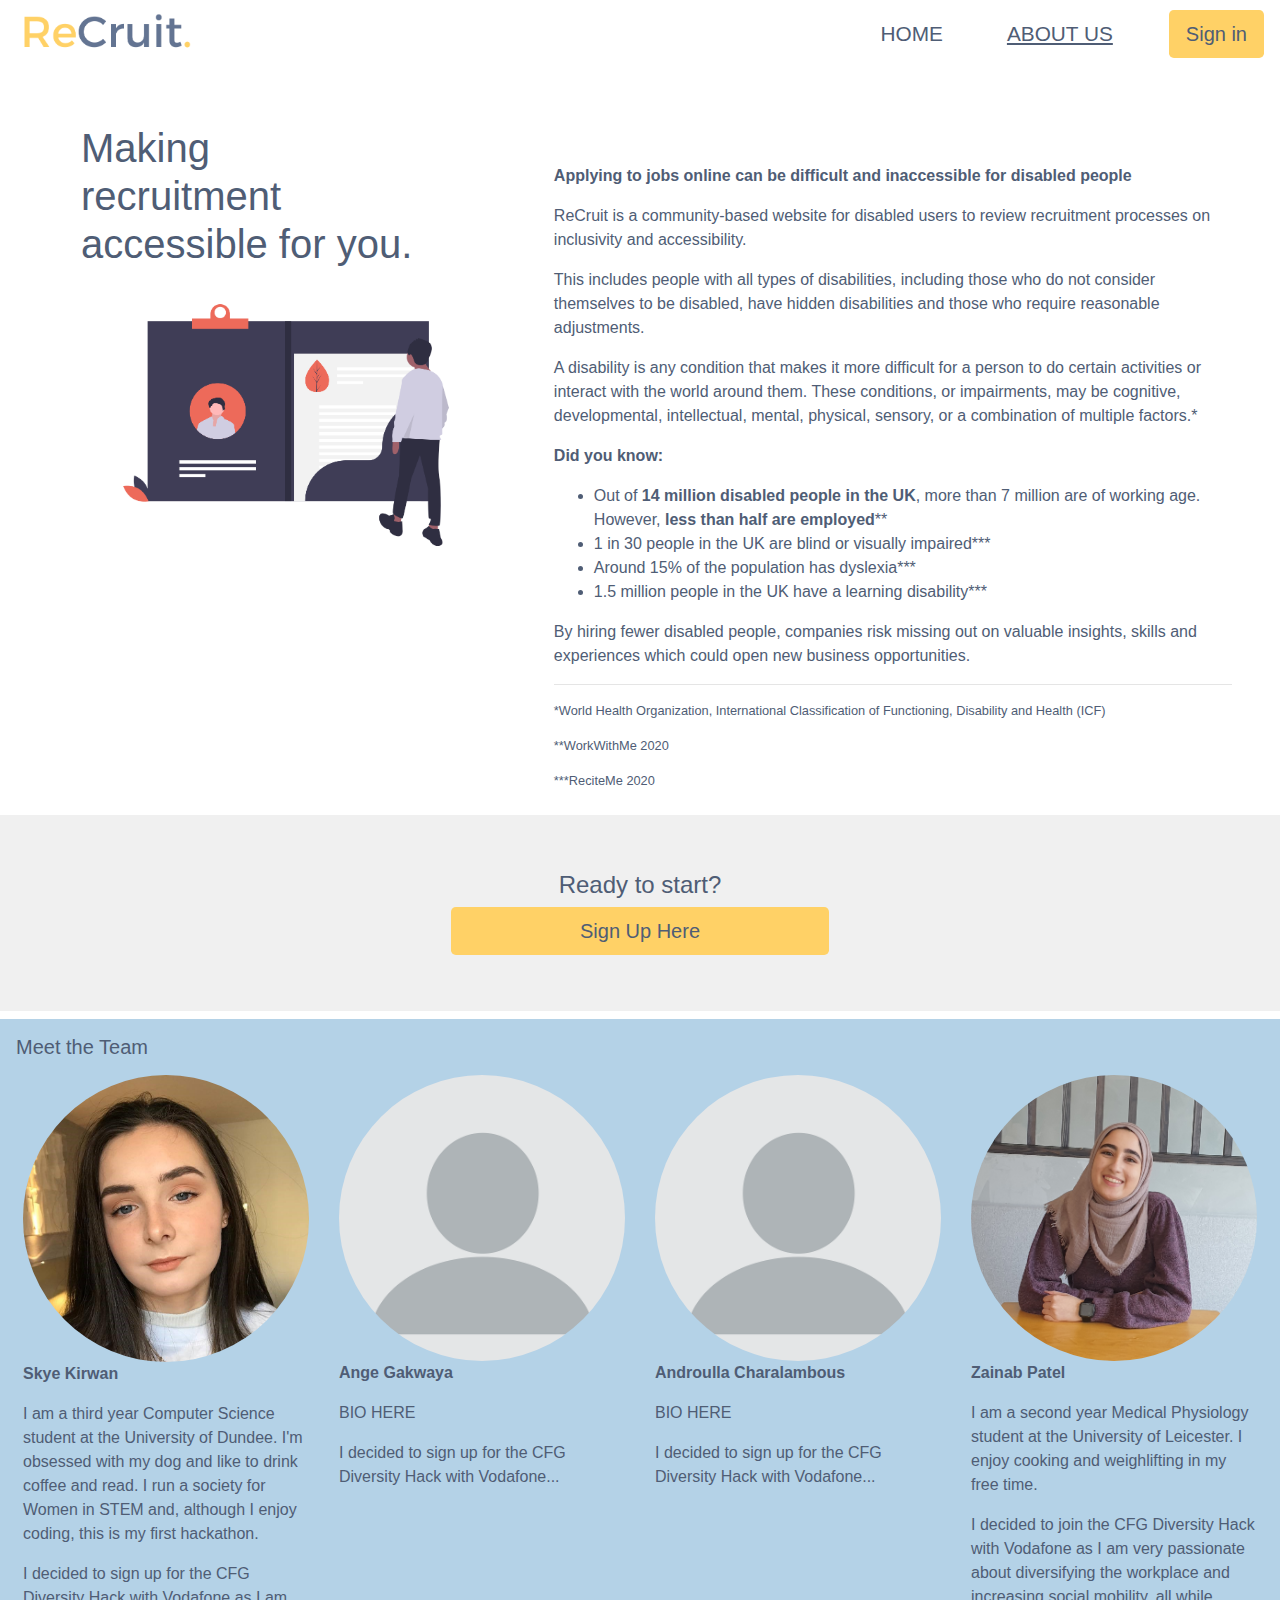
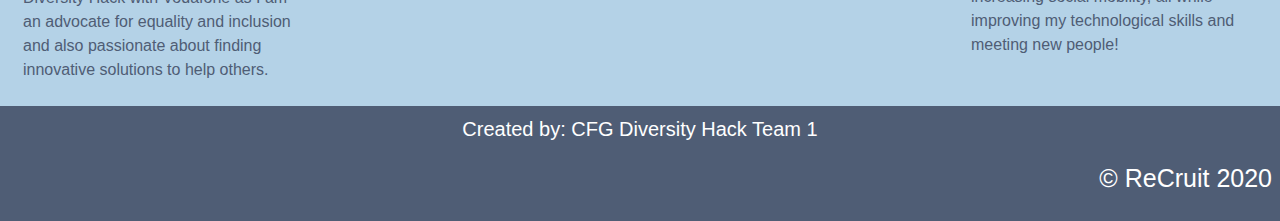
==== about.html @ febd8bd1 "Merge branch 'develop' of https://github.com/skyekirwan/CFG-hack into develop" ====
<!doctype html>
<html lang="en">
  <head>
    <!-- Required meta tags -->
    <meta charset="utf-8">
    <html lang="en">
    <meta name="viewport" content="width=device-width, initial-scale=1, shrink-to-fit=no">
    <link rel="icon" type="image/png" href="images/logo.png">
    <!-- Bootstrap CSS -->
    <link rel="stylesheet" href="https://stackpath.bootstrapcdn.com/bootstrap/4.5.2/css/bootstrap.min.css" integrity="sha384-JcKb8q3iqJ61gNV9KGb8thSsNjpSL0n8PARn9HuZOnIxN0hoP+VmmDGMN5t9UJ0Z" crossorigin="anonymous">

     <!--Custom CSS -->
    <link rel="stylesheet" type="text/css" href="css/style.css">

    <!--font Awesome -->
    <link rel="stylesheet" href="https://cdnjs.cloudflare.com/ajax/libs/font-awesome/4.7.0/css/font-awesome.min.css">

    <title>ReCruit | About Us</title>

  </head>
  <body>
    <header class="mb-2">
      <!--Navigation -->
	<nav class="navbar navbar-expand-lg">
	  <button class="navbar-toggler" type="button" data-toggle="collapse" data-target="#navbarNav" aria-controls="navbarNav" aria-expanded="false" aria-label="Toggle navigation">
	  	<span class="navbar-toggler-icon"></span>
	  </button>
	  <a href="index.html"> <img src="images/trimmed-logo.png" alt="ReCruit Logo with tag-line 'Making recuitment accessible for you'" width="180"> </a>
	  <!--Bootstrap flex to make it go to right-->
	  <div class="collapse navbar-collapse d-flex flex-row-reverse" id="navbarNav">
	    <ul class="navbar-nav">
	      <li class="nav-item pl-5">
	        <a class="nav-link" href="index.html"> HOME <span class="sr-only">(current)</span></a>
	      </li>
	      <li class="nav-item active pl-5">
	        <a class="nav-link" href="about.html"> <u> ABOUT US </u></a>
	      </li>
	      <button type="button" class="btn yellow-btn btn-lg ml-5" data-toggle="modal" data-target="#loginModal"> Sign in </button>
	    </ul>
	    
	  </div>
	</nav>
	</nav>
    </header>

    <main class="">
	    <div class="container-fluid px-5"> 
		  <div class="row">
		    <div class="col-md-5 p-5"> 
		   	<!--Title -->
		    	<h1> Making <br> recruitment <br> accessible for you. </h1>

		    	<img src="images/CV resourcespage.png" alt="CV graphic" class="img-fluid"> 
		    </div>
		     <div class="col-md-7 mt-5"> 
		    	 <p>
		    	 	<!--Description of website --> 
		    	 	<br> 
			     <p><b>Applying to jobs online can be difficult and inaccessible for disabled people</b></p>
			     <p>ReCruit is a community-based website for disabled users to review recruitment processes on inclusivity and accessibility.</p>
			     <p>This includes people with all types of disabilities, including those who do not consider themselves to be disabled, 
				     have hidden disabilities and those who require reasonable adjustments.</p>
			     
			     <p>A disability is any condition that makes it more difficult for a person to do certain activities or interact with the world around them. 
				     These conditions, or impairments, may be cognitive, developmental, intellectual, mental, physical, sensory, or a 
				     combination of multiple factors.*</p>

			     <p><b>Did you know:</b></p>
			     <p><ul>
			     
			     <li>Out of <b>14 million disabled people in the UK</b>, more than 7 million are of working age. However, <b>less than half are employed</b>**</li>
			     <li>1 in 30 people in the UK are blind or visually impaired***</li>
			     <li>Around 15% of the population has dyslexia***</li>
			     <li>1.5 million people in the UK have a learning disability***</li>

			     </ul></p>
			  <p>By hiring fewer disabled people, companies risk missing out on valuable insights, skills and experiences which could open 
				  new business opportunities.</p>

				  <hr>
			  <small>
				  <p>*<a href="https://www.who.int/classifications/icf/en/" target="_blank">World Health Organization, International Classification of 
					  Functioning, Disability and Health (ICF)</a></p>
					  
				  <p>**<a href="https://workwithme.support/" target="_blank">WorkWithMe 2020</a></p>
					  
				  <p>***<a href="https://reciteme.com/uploads/articles/accessible_fonts_guide.pdf" target="_blank">ReciteMe 2020</a></p>
				</small>

		    	 </p>
		    </div>
		   </div>
		</div>
		
		<div class="row justify-content-center p-5 m-0 mt-2" id="ready">
		    <div class="col-md-4 text-center p-2"> 
		    	<h4> Ready to start? </h4>
		    	<button class="btn btn-lg btn-block yellow-btn"> Sign Up Here </button>
		    </div>
		</div>
		<div class="row p-2 m-0 mt-2" id="team">
			<div class="col-md-12 p-2">
		   		<h5> Meet the Team </h5>
		   	</div>
		   	<div class="col-md-3">

		   		<img src="images/skyeprofile.png" class="img-fluid rounded-circle" alt="Picture of team member Skye">	

				<p><b>Skye Kirwan</b></p>
				<p>I am a third year Computer Science student at the University of Dundee. I'm obsessed with my dog 
					and like to drink coffee and read. I run a society for Women in 
					STEM and, although I enjoy coding, this is my first hackathon.</p>
				<p>I decided to sign up for the CFG Diversity Hack with Vodafone as I am an advocate for equality and inclusion and also passionate about finding innovative solutions to help others.</p>
		   	</div>
		   	<div class="col-md-3">
		   		<img src="images/profile-picture.png" class="img-fluid rounded-circle" alt="Picture of team member Ange">	
				<p><b>Ange Gakwaya</b></p>
				<p>BIO HERE</p>
				<p>I decided to sign up for the CFG Diversity Hack with Vodafone...</p>
		   	</div>
		   	<div class="col-md-3">
		   		<img src="images/profile-picture.png" class="img-fluid rounded-circle" alt="Picture of team member Androulla">	
				<p><b>Androulla Charalambous </b></p>
				<p>BIO HERE</p>
				<p>I decided to sign up for the CFG Diversity Hack with Vodafone...</p>
		   	</div>
		   	<div class="col-md-3">
		   		<img src="images/zainabprofile.png" class="img-fluid rounded-circle" alt="Picture of team member Zainab">	
				<p><b>Zainab Patel</b></p>
				<p> I am a second year Medical Physiology student at the University of Leicester. 
					I enjoy cooking and weighlifting in my free time.</p>
				<p>I decided to join the CFG Diversity Hack with Vodafone as I am very passionate about 
					diversifying the workplace and increasing social mobility, all while improving my 
					technological skills and meeting new people!</p>
		   	</div>
		    	
		</div>    
		</div>
	</main>	

   <style> 
		main{
			color: #4f5d75;
		}
	</style>

	
    <!--Footer area -->	
    <footer class="page-footer p-2">
    	<p id="created-by"> Created by: CFG Diversity Hack Team 1</p>
    	<p id="copyright"> &copy; ReCruit 2020 </p>
	</footer>

    <!-- Optional JavaScript -->
    <!-- jQuery first, then Popper.js, then Bootstrap JS -->
    <script src="https://code.jquery.com/jquery-3.5.1.slim.min.js" integrity="sha384-DfXdz2htPH0lsSSs5nCTpuj/zy4C+OGpamoFVy38MVBnE+IbbVYUew+OrCXaRkfj" crossorigin="anonymous"></script>
    <script src="https://cdn.jsdelivr.net/npm/popper.js@1.16.1/dist/umd/popper.min.js" integrity="sha384-9/reFTGAW83EW2RDu2S0VKaIzap3H66lZH81PoYlFhbGU+6BZp6G7niu735Sk7lN" crossorigin="anonymous"></script>
    <script src="https://stackpath.bootstrapcdn.com/bootstrap/4.5.2/js/bootstrap.min.js" integrity="sha384-B4gt1jrGC7Jh4AgTPSdUtOBvfO8shuf57BaghqFfPlYxofvL8/KUEfYiJOMMV+rV" crossorigin="anonymous"></script>
  </body>
</html>
---- css/style.css ----
body {
	font-family: Arial;
}


h1, h2, h3, h4{
	color: #4f5d75;
}

.resource-text {
	color: #4f5d75;
}

a {
	text-decoration: none;
	color: #4f5d75;
}
a:hover{
	text-decoration: none;
	color: #4f5d75;
}

.nav-link 
{
	color: #4f5d75;
	font-size: 130%;
}
.nav-link:hover 
{
	color: #4f5d75;
	text-decoration: underline;
}

nav.button {
	width: 100px;
}

/* footer */
.page-footer {
	background-color: #4f5d75;
	color: #ffffff;
}

/* in the footer */
#created-by {
	text-align: center;
	font-size: 20px;
}

#copyright {
	text-align: right;
	font-size: 25px;
}

/*for any button that needs to go yellow */
.yellow-btn{
	background-color: #ffd166;
	color: #4f5d75;
}
/*not sure if this is accessbile*/
.yellow-btn:hover
{
	color: #4f5d75;
	background-color: white;
	border: solid #4f5d75;
}

/* index page */
#sign-up-form
{
	position: absolute;
  	top: 90px;
  	right: 90px;
  	width: 500px;
  	height: 400px;
  	background-color: white;
  	border: solid #4f5d75;
}

/* about page */
#ready{
	background: #F0F0F0;
}

#team{
	background: #b4d2e7;
}

/* footer */
.page-footer {
	background-color: #4f5d75;
}

/* my-resources */
/* Plus icon */
.fa fa-plus {
	font-size:24px;
}
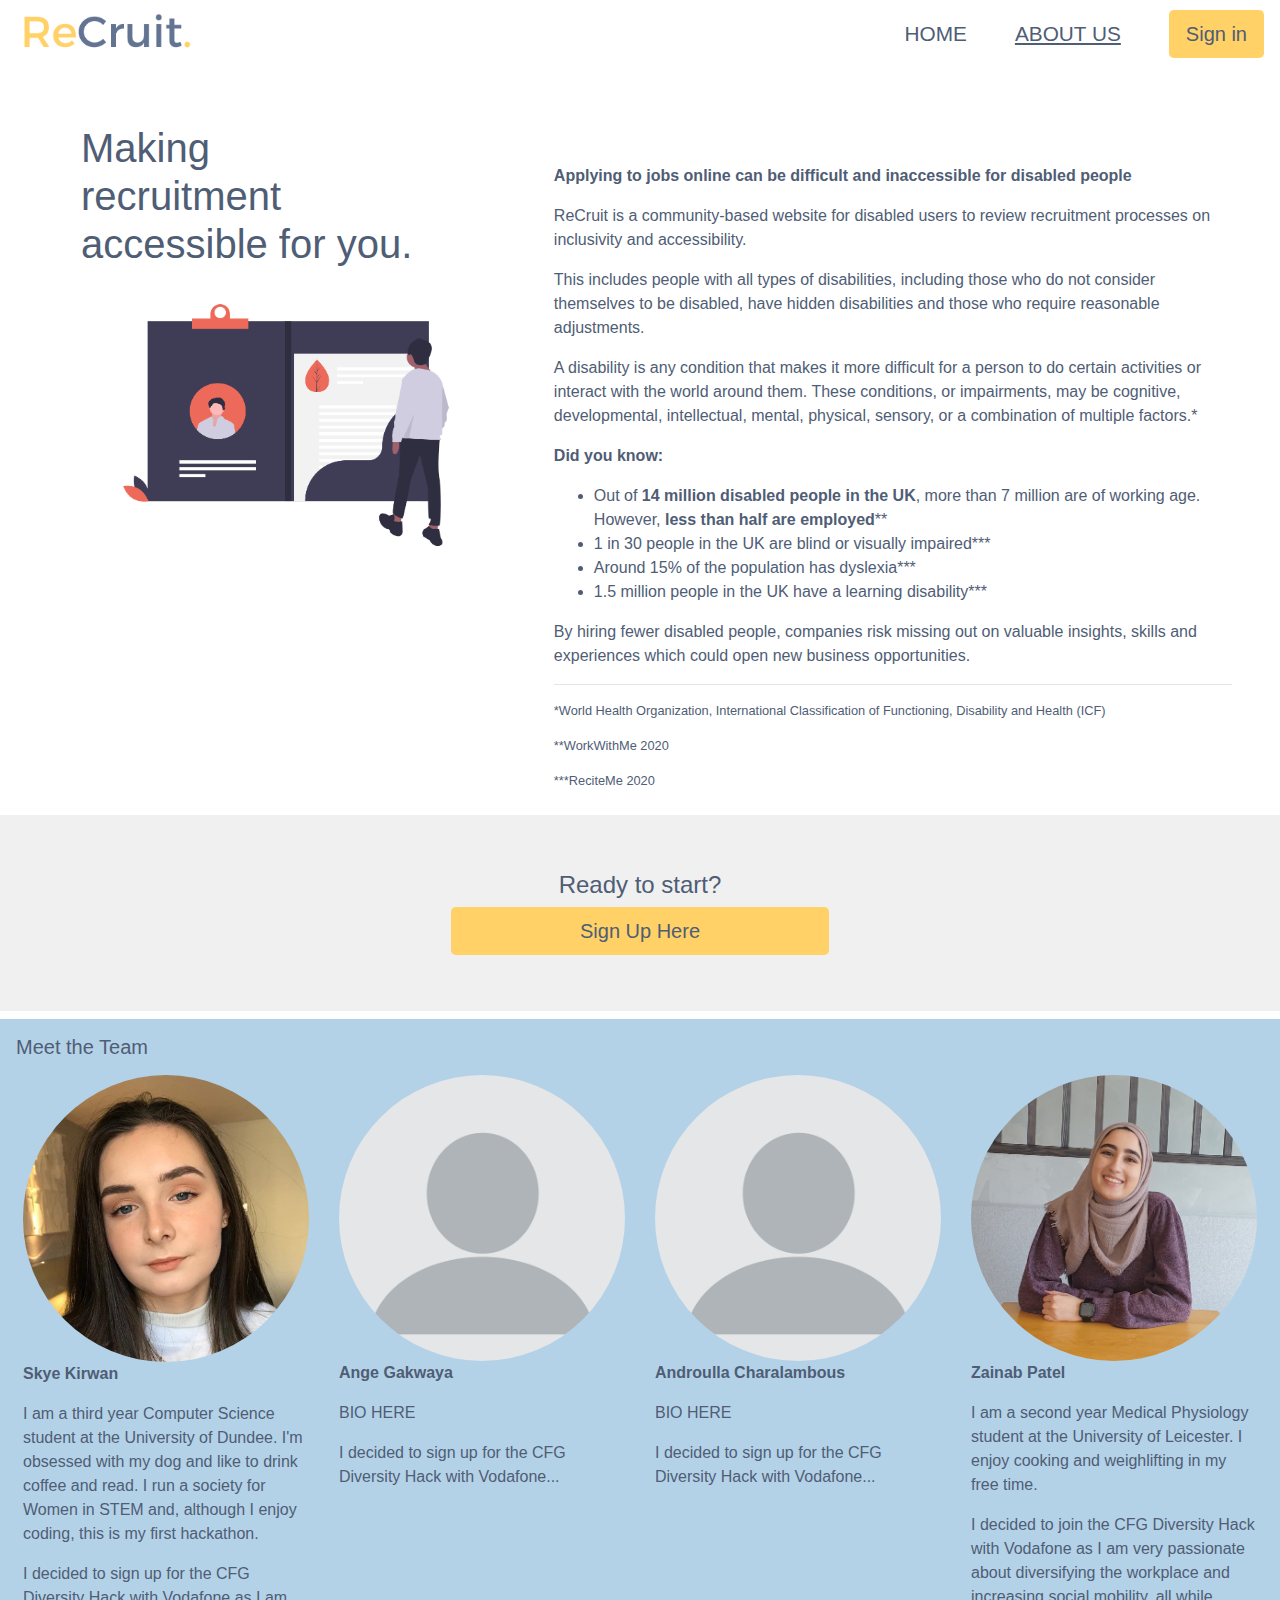
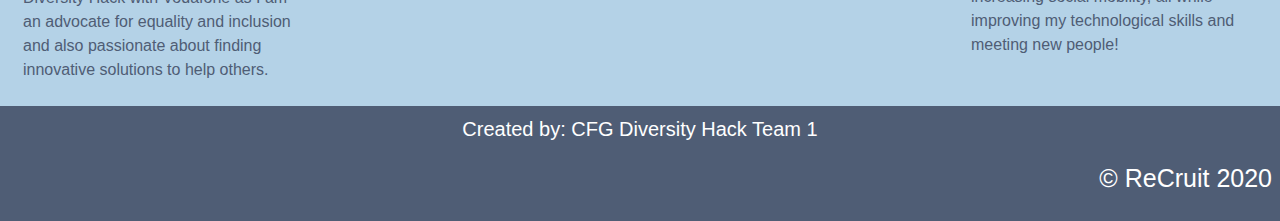
==== commit afe9b37a: "header basically done??" ====
--- a/about.html
+++ b/about.html
@@ -29,11 +29,11 @@
 	  <!--Bootstrap flex to make it go to right-->
 	  <div class="collapse navbar-collapse d-flex flex-row-reverse" id="navbarNav">
 	    <ul class="navbar-nav">
-	      <li class="nav-item pl-5">
-	        <a class="nav-link" href="index.html"> HOME <span class="sr-only">(current)</span></a>
+	      <li class="nav-item pl-5 pt-2">
+	        <a class="outside-nav-link" href="index.html"> HOME </a>
 	      </li>
-	      <li class="nav-item active pl-5">
-	        <a class="nav-link" href="about.html"> <u> ABOUT US </u></a>
+	      <li class="nav-item active pl-5 pt-2">
+	        <a class="outside-nav-link" href="about.html"> <u> ABOUT US </u><span class="sr-only">(current)</span></a>
 	      </li>
 	      <button type="button" class="btn yellow-btn btn-lg ml-5" data-toggle="modal" data-target="#loginModal"> Sign in </button>
 	    </ul>
@@ -41,6 +41,38 @@
 	  </div>
 	</nav>
 	</nav>
+
+	
+<!-- The Log-in Modal -->
+	<div class="modal" id="loginModal">
+	  <div class="modal-dialog">
+	    <div class="modal-content">
+	      <!-- Modal Header -->
+	      <div class="modal-header">
+	        <h4 class="modal-title">Sign in</h4>
+	        <button type="button" class="close" data-dismiss="modal">&times;</button>
+	      </div>
+	      <div class="modal-body">
+	        <form class="p-5 text-center">
+					  <div class="form-group">
+					    <input type="email" class="form-control" id="#" placeholder="Enter your email address">
+					  </div>
+					  <div class="form-group">
+					    <input type="password" class="form-control" id="#" placeholder="Password">
+					  </div>
+					<button class="btn yellow-btn mt-2" type="submit"><a href="account.html">Sign in</a></button>
+
+				</form>
+				<a href="https://www.linkedin.com/uas/request-password-reset"> <u> Reset password </u></a>
+	      </div>
+	      <div class="modal-footer">
+	        <button type="button" class="btn btn-danger" data-dismiss="modal">Close</button>
+	      </div>
+	    </div>
+	  </div>
+	</div>
+	<!-- End of log-in modal --> 
+
     </header>
 
     <main class="">
@@ -95,7 +127,7 @@
 		<div class="row justify-content-center p-5 m-0 mt-2" id="ready">
 		    <div class="col-md-4 text-center p-2"> 
 		    	<h4> Ready to start? </h4>
-		    	<button class="btn btn-lg btn-block yellow-btn"> Sign Up Here </button>
+		    	<button class="btn btn-lg btn-block yellow-btn"> <a href="index.html"> Sign Up Here </a></button>
 		    </div>
 		</div>
 		<div class="row p-2 m-0 mt-2" id="team">
--- a/css/style.css
+++ b/css/style.css
@@ -12,21 +12,14 @@
 	color: #4f5d75;
 }
 
-a {
-	text-decoration: none;
-	color: #4f5d75;
-}
-a:hover{
-	text-decoration: none;
-	color: #4f5d75;
-}
 
-.nav-link 
+/* nav when logged out */
+.outside-nav-link 
 {
 	color: #4f5d75;
 	font-size: 130%;
 }
-.nav-link:hover 
+.outside-nav-link:hover 
 {
 	color: #4f5d75;
 	text-decoration: underline;
@@ -35,6 +28,26 @@
 nav.button {
 	width: 100px;
 }
+
+/* nav after signed in*/
+.inside-nav
+{
+	background-color: #4f5d75;
+	border-radius: 30px;  
+	padding: 5px;
+}
+
+
+a {
+	text-decoration: none;
+	color: #4f5d75;
+}
+
+a:hover{
+	text-decoration: none;
+	color: #4f5d75;
+}
+
 
 /* footer */
 .page-footer {
@@ -65,6 +78,20 @@
 	background-color: white;
 	border: solid #4f5d75;
 }
+
+.search-btn
+{
+	color: #4f5d75;
+	background-color: white;
+	border: solid #4f5d75;
+}
+
+/*for big checkboxes*/
+.big-checkbox {
+	width: 30px; 
+	height: 30px;
+ }
+
 
 /* index page */
 #sign-up-form
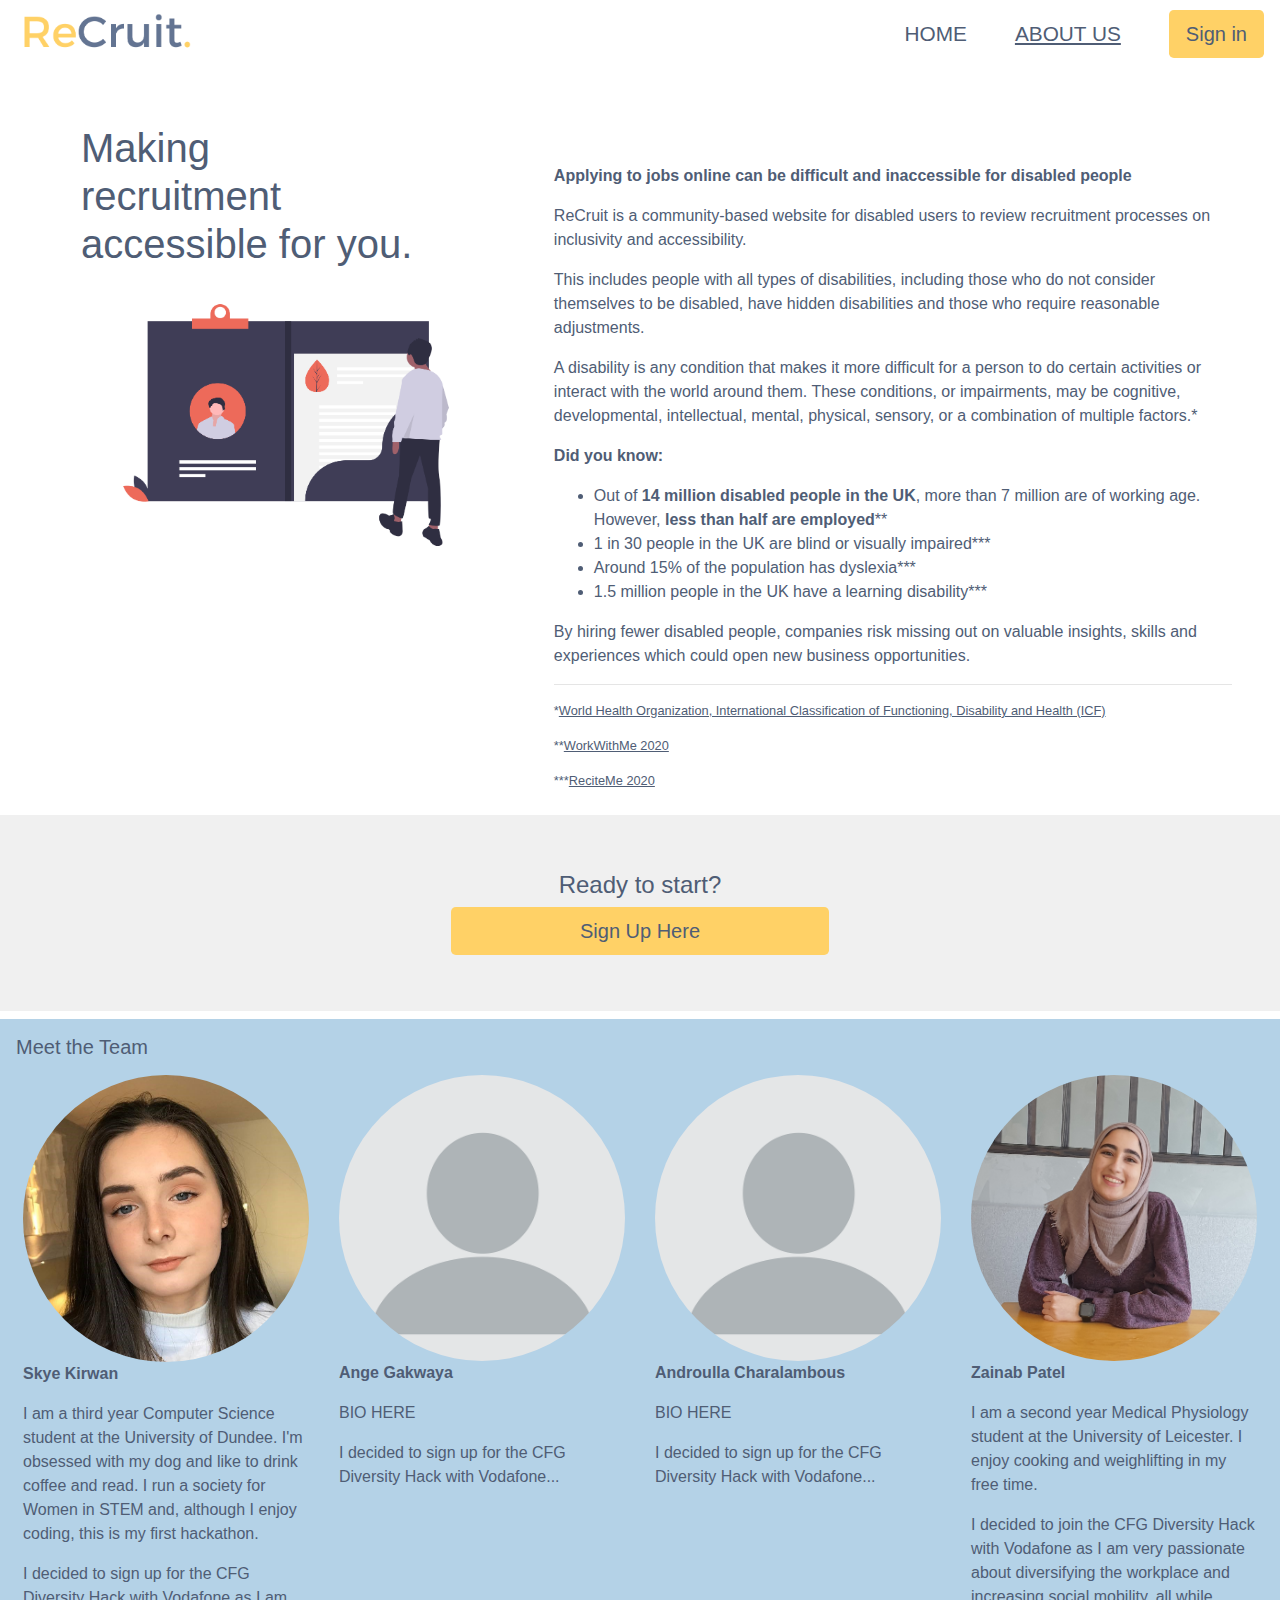
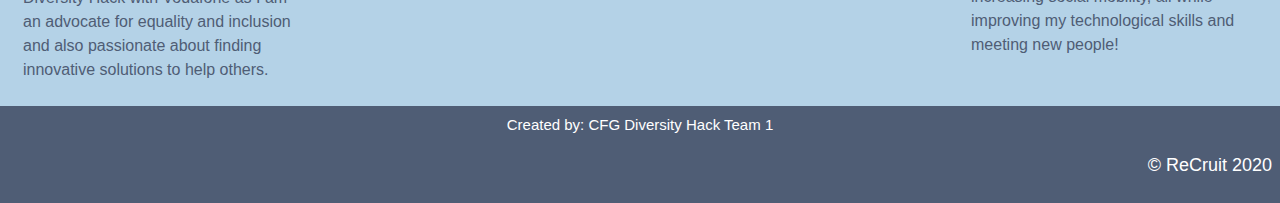
==== commit 1eb4265f: "Added underline for links" ====
--- a/about.html
+++ b/about.html
@@ -111,12 +111,12 @@
 
 				  <hr>
 			  <small>
-				  <p>*<a href="https://www.who.int/classifications/icf/en/" target="_blank">World Health Organization, International Classification of 
+				  <p>*<a class="about-link" href="https://www.who.int/classifications/icf/en/" target="_blank">World Health Organization, International Classification of 
 					  Functioning, Disability and Health (ICF)</a></p>
 					  
-				  <p>**<a href="https://workwithme.support/" target="_blank">WorkWithMe 2020</a></p>
+				  <p>**<a class="about-link" href="https://workwithme.support/" target="_blank">WorkWithMe 2020</a></p>
 					  
-				  <p>***<a href="https://reciteme.com/uploads/articles/accessible_fonts_guide.pdf" target="_blank">ReciteMe 2020</a></p>
+				  <p>***<a class="about-link" href="https://reciteme.com/uploads/articles/accessible_fonts_guide.pdf" target="_blank">ReciteMe 2020</a></p>
 				</small>
 
 		    	 </p>
--- a/css/style.css
+++ b/css/style.css
@@ -1,17 +1,22 @@
 
 body {
-	font-family: Arial;
+	font-family: Verdana, Arial;
+	color: #4f5d75;
 }
 
 
-h1, h2, h3, h4{
+h1, h2, h3, h4, h5, h6{
 	color: #4f5d75;
+}
+
+label {
+	color: #4f5d75;
+
 }
 
 .resource-text {
 	color: #4f5d75;
 }
-
 
 /* nav when logged out */
 .outside-nav-link 
@@ -56,14 +61,14 @@
 }
 
 /* in the footer */
-#created-by {
+p#created-by {
 	text-align: center;
-	font-size: 20px;
+	font-size: 15px;
 }
 
-#copyright {
+p#copyright {
 	text-align: right;
-	font-size: 25px;
+	font-size: 18px;
 }
 
 /*for any button that needs to go yellow */
@@ -114,6 +119,12 @@
 	background: #b4d2e7;
 }
 
+
+/* links in the about page are underlined */
+.about-link {
+	text-decoration: underline;
+
+
 /* footer */
 .page-footer {
 	background-color: #4f5d75;
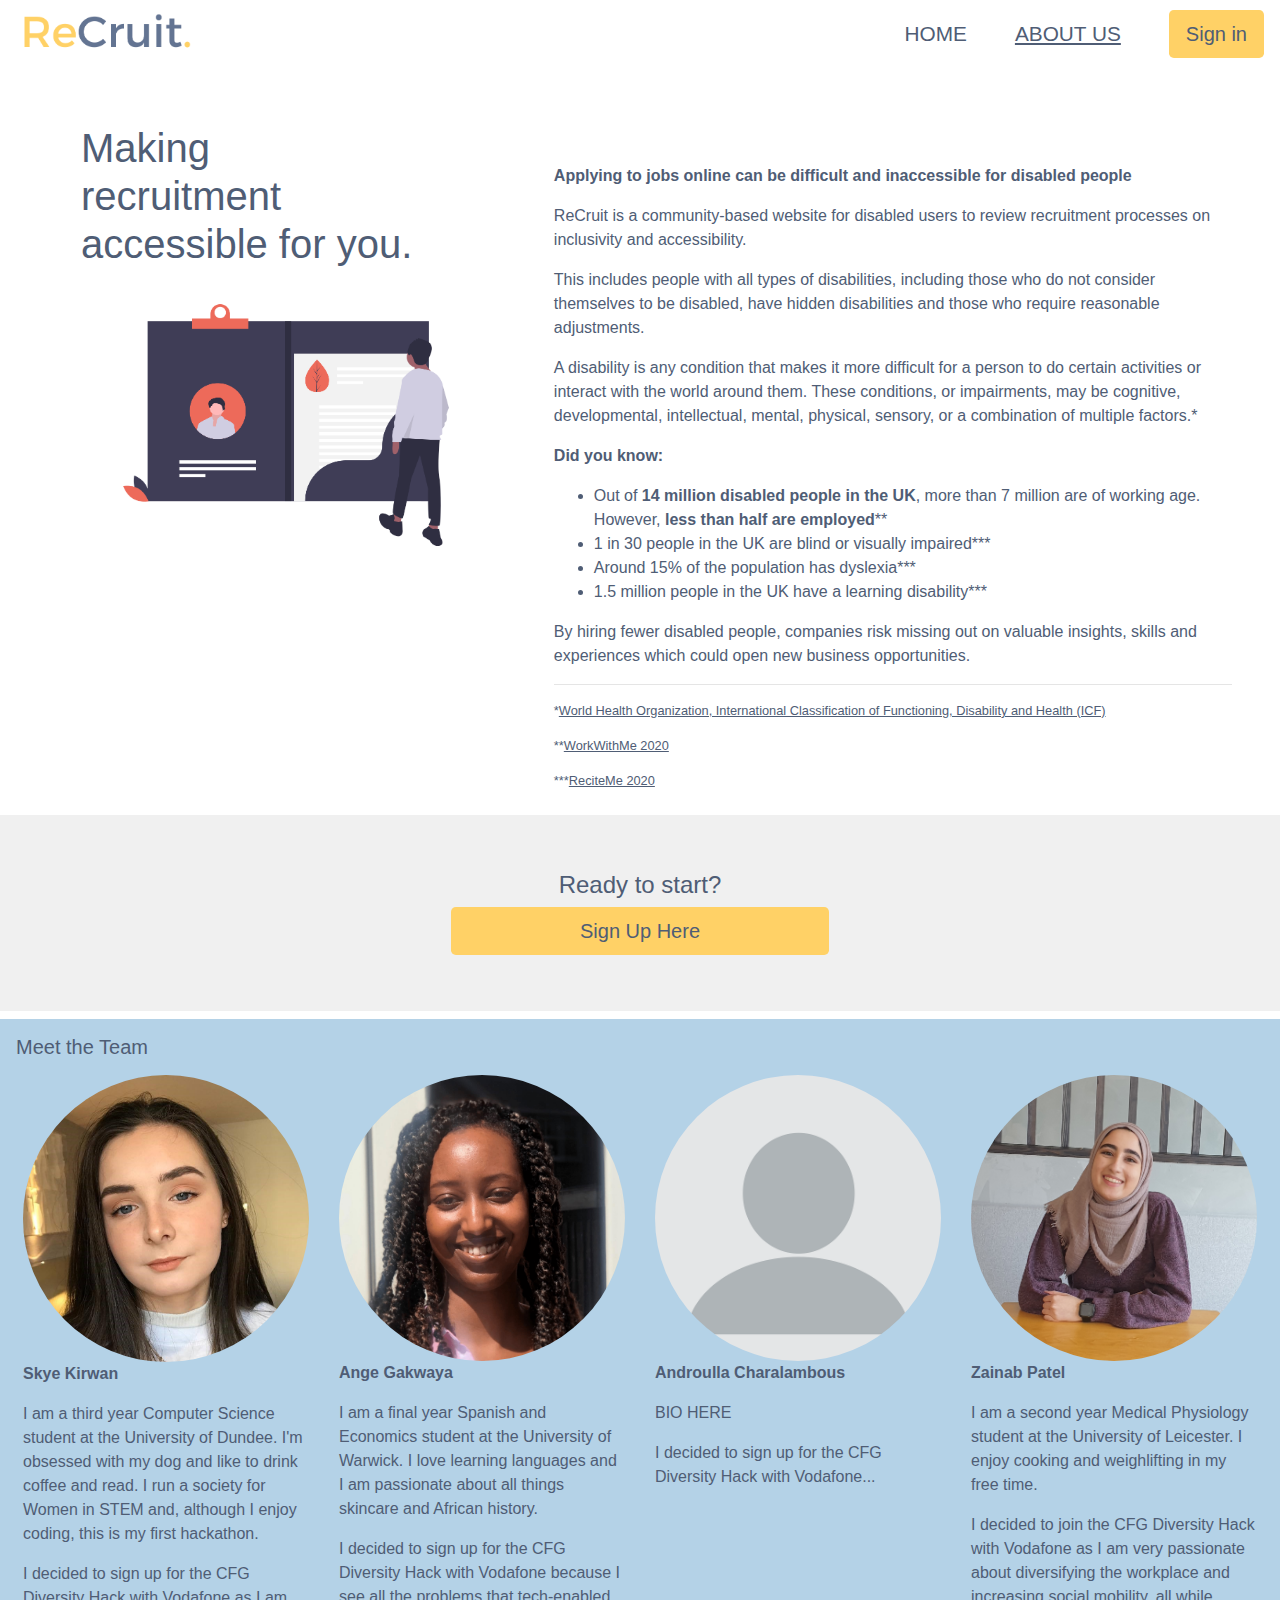
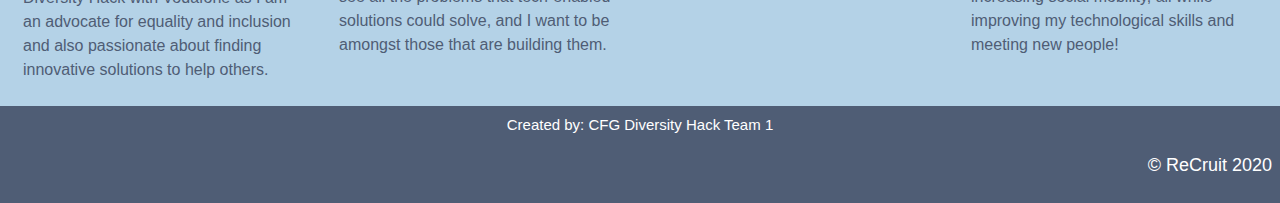
==== commit 4e81145f: "Added Ange's picture and bio" ====
--- a/about.html
+++ b/about.html
@@ -142,13 +142,16 @@
 				<p>I am a third year Computer Science student at the University of Dundee. I'm obsessed with my dog 
 					and like to drink coffee and read. I run a society for Women in 
 					STEM and, although I enjoy coding, this is my first hackathon.</p>
-				<p>I decided to sign up for the CFG Diversity Hack with Vodafone as I am an advocate for equality and inclusion and also passionate about finding innovative solutions to help others.</p>
+				<p>I decided to sign up for the CFG Diversity Hack with Vodafone as I am an advocate for equality and inclusion 
+					and also passionate about finding innovative solutions to help others.</p>
 		   	</div>
 		   	<div class="col-md-3">
-		   		<img src="images/profile-picture.png" class="img-fluid rounded-circle" alt="Picture of team member Ange">	
+		   		<img src="images/angeprofile.jpg" class="img-fluid rounded-circle" alt="Picture of team member Ange">	
 				<p><b>Ange Gakwaya</b></p>
-				<p>BIO HERE</p>
-				<p>I decided to sign up for the CFG Diversity Hack with Vodafone...</p>
+				<p>I am a final year Spanish and Economics student at the University of Warwick. I love learning languages and I 
+					am passionate about all things skincare and African history.</p>
+				<p>I decided to sign up for the CFG Diversity Hack with Vodafone because I see all the problems that tech-enabled 
+					solutions could solve, and I want to be amongst those that are building them.</p>
 		   	</div>
 		   	<div class="col-md-3">
 		   		<img src="images/profile-picture.png" class="img-fluid rounded-circle" alt="Picture of team member Androulla">	
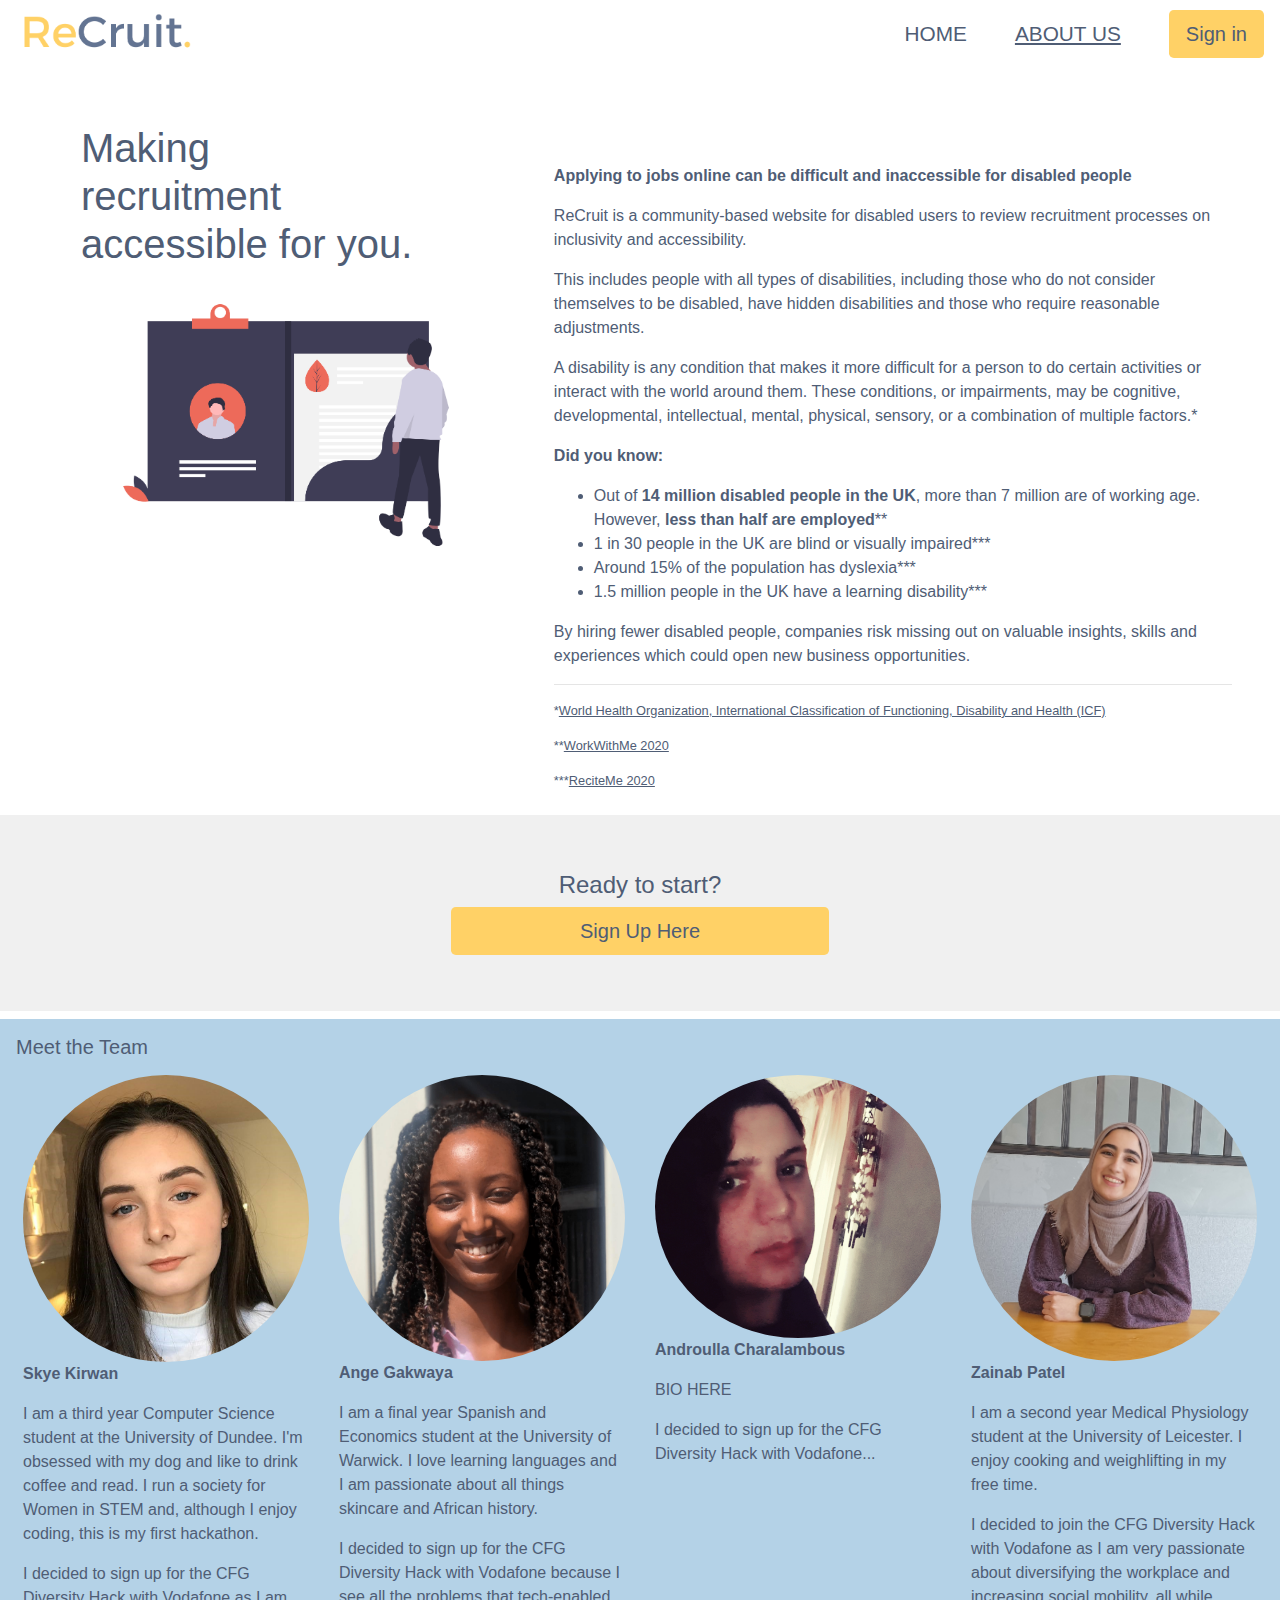
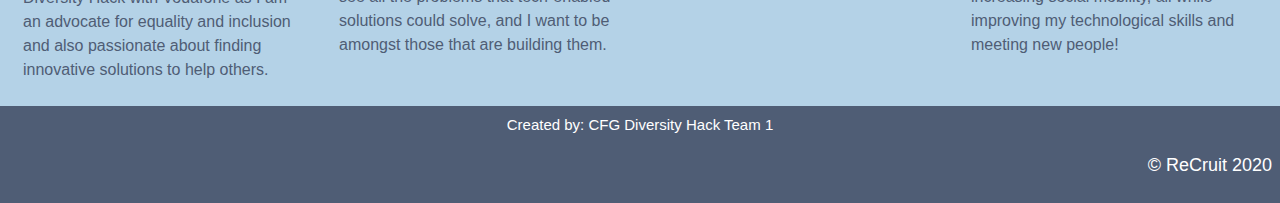
==== commit 13535b7e: "Added Androulla's picture" ====
--- a/about.html
+++ b/about.html
@@ -154,7 +154,7 @@
 					solutions could solve, and I want to be amongst those that are building them.</p>
 		   	</div>
 		   	<div class="col-md-3">
-		   		<img src="images/profile-picture.png" class="img-fluid rounded-circle" alt="Picture of team member Androulla">	
+		   		<img src="images/androulla-profile.png" class="img-fluid rounded-circle" alt="Picture of team member Androulla">	
 				<p><b>Androulla Charalambous </b></p>
 				<p>BIO HERE</p>
 				<p>I decided to sign up for the CFG Diversity Hack with Vodafone...</p>
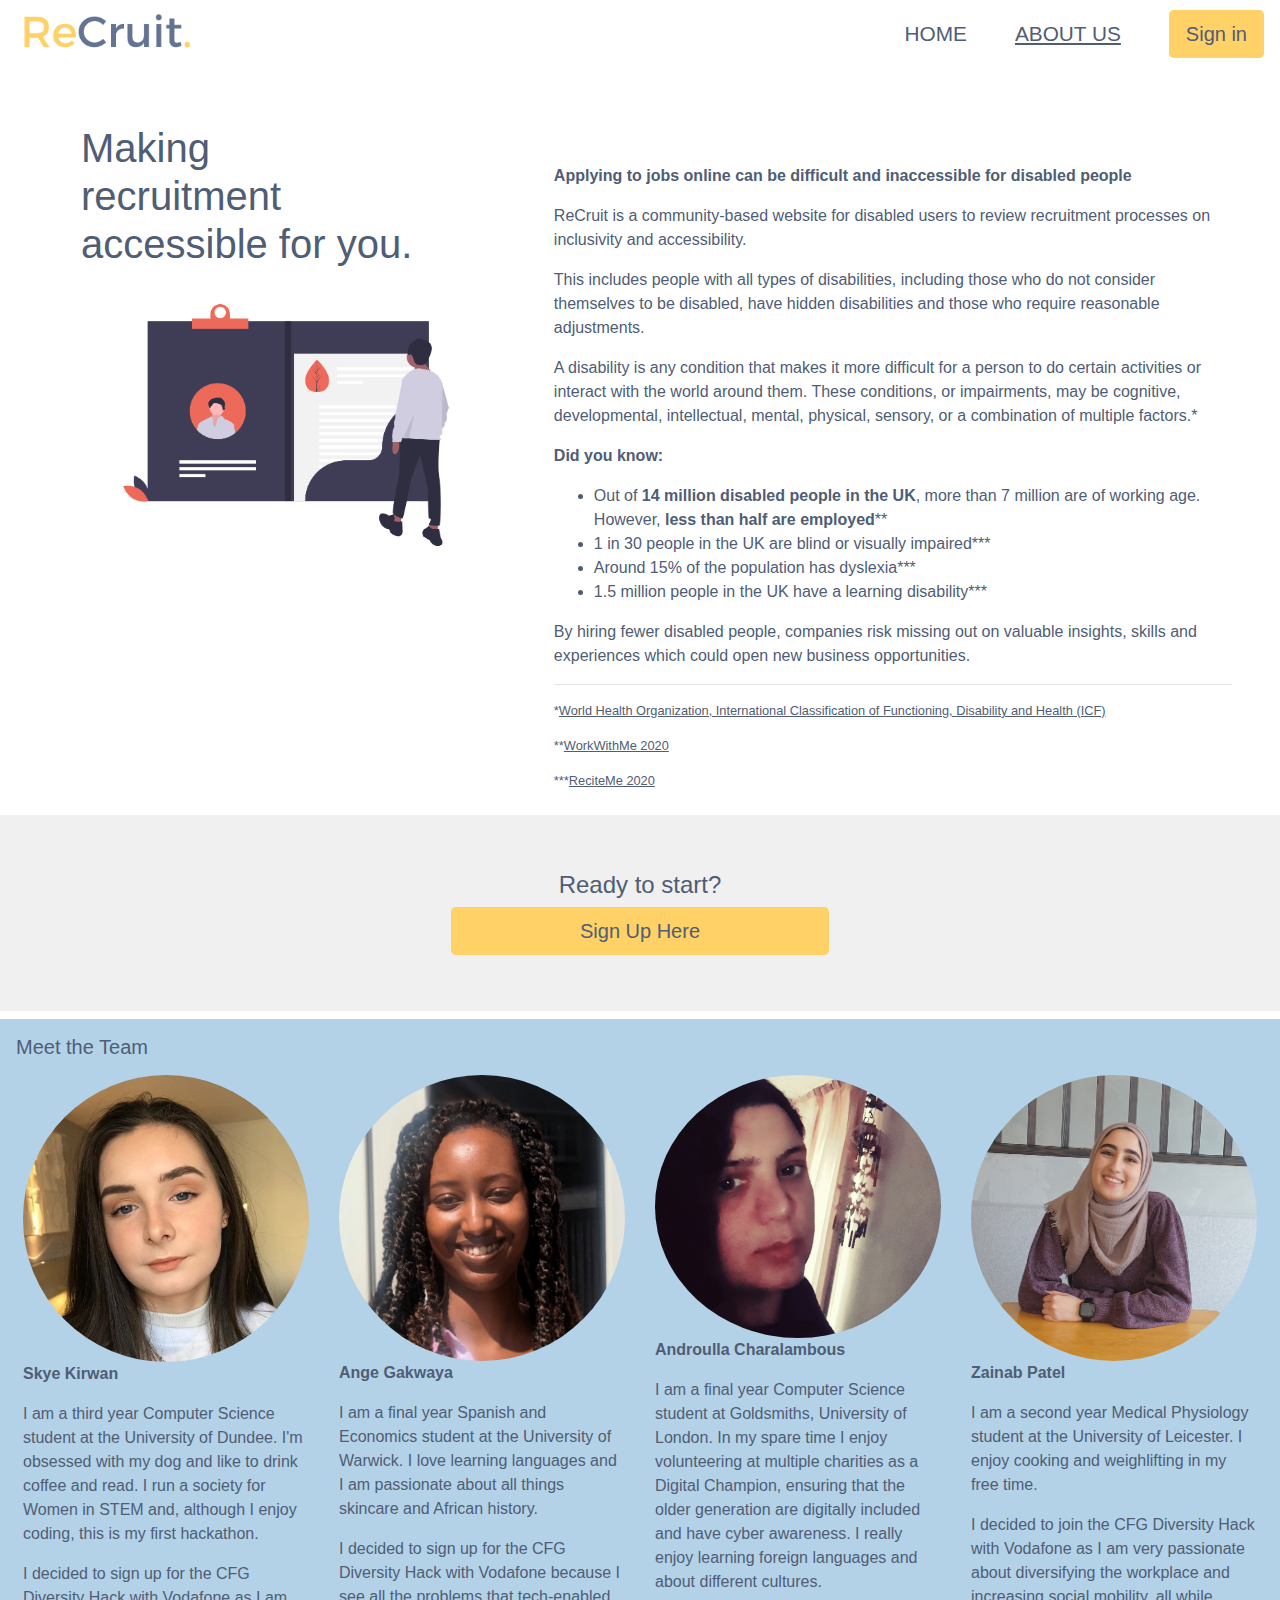
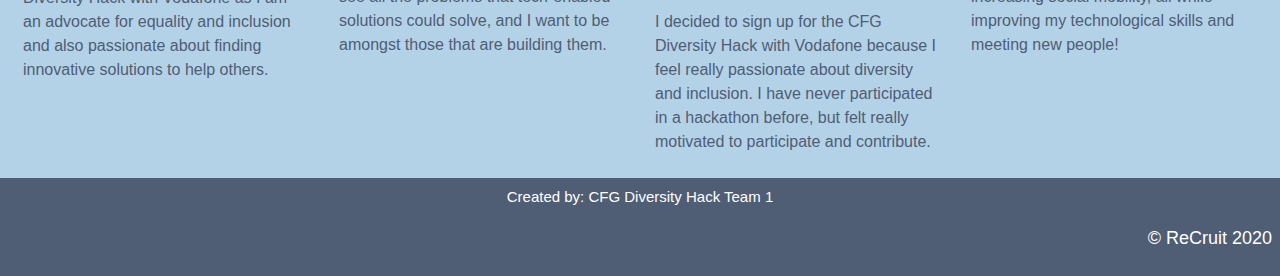
==== commit 8fb5db99: "About page finished :)" ====
--- a/about.html
+++ b/about.html
@@ -156,8 +156,8 @@
 		   	<div class="col-md-3">
 		   		<img src="images/androulla-profile.png" class="img-fluid rounded-circle" alt="Picture of team member Androulla">	
 				<p><b>Androulla Charalambous </b></p>
-				<p>BIO HERE</p>
-				<p>I decided to sign up for the CFG Diversity Hack with Vodafone...</p>
+				<p>I am a final year Computer Science student at Goldsmiths, University of London. In my spare time I enjoy volunteering at multiple		  charities as a Digital Champion, ensuring that the older generation are digitally included and have cyber awareness. I really enjoy  		  learning foreign languages and about different cultures. </p>
+				<p>I decided to sign up for the CFG Diversity Hack with Vodafone because I feel really passionate about diversity and inclusion. I have 	   never participated in a hackathon before, but felt really motivated to participate and contribute.</p>
 		   	</div>
 		   	<div class="col-md-3">
 		   		<img src="images/zainabprofile.png" class="img-fluid rounded-circle" alt="Picture of team member Zainab">	
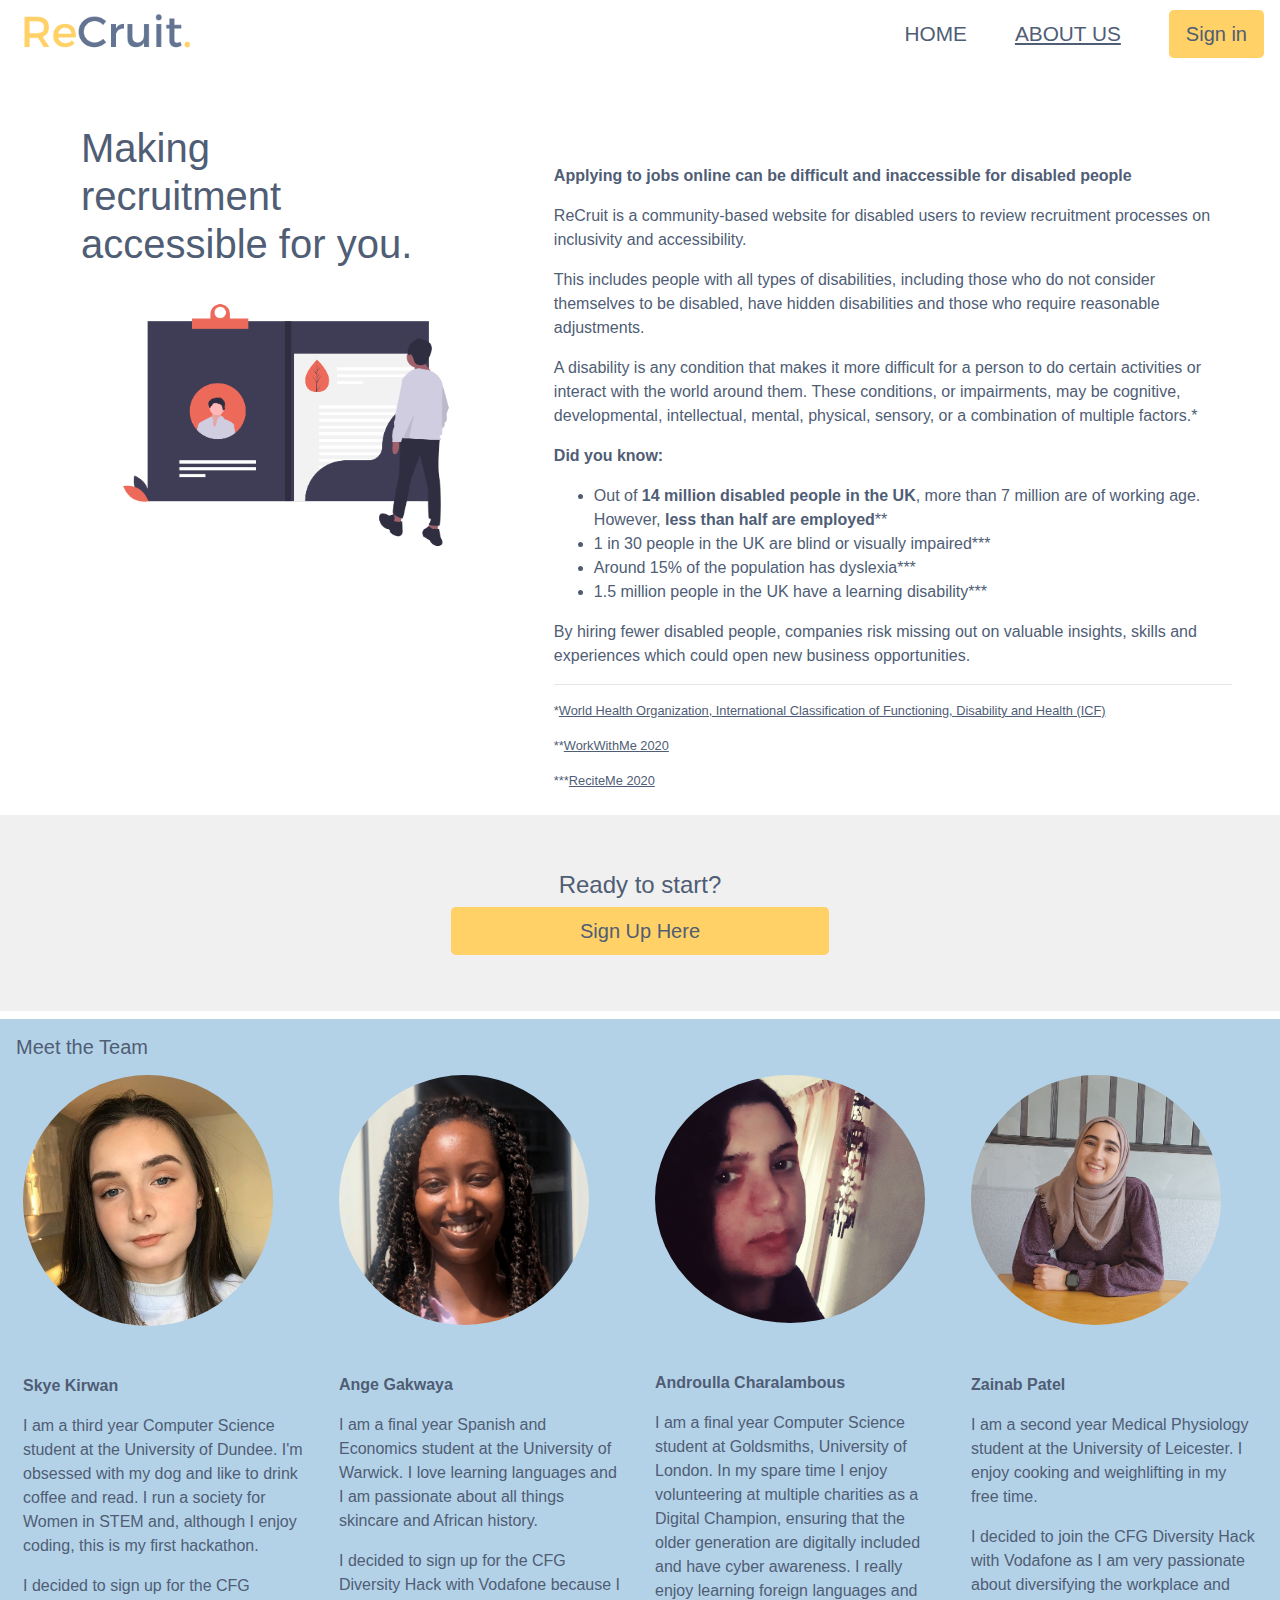
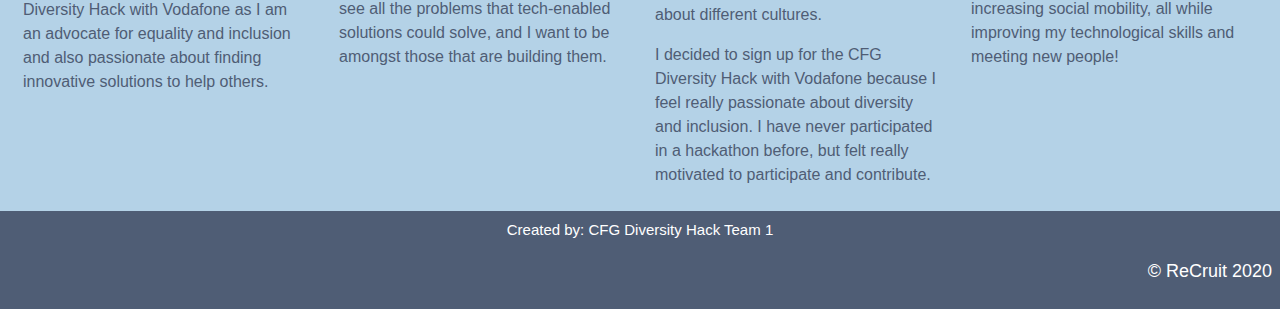
==== commit 9c670cbd: "pics smaller" ====
--- a/about.html
+++ b/about.html
@@ -134,9 +134,9 @@
 			<div class="col-md-12 p-2">
 		   		<h5> Meet the Team </h5>
 		   	</div>
-		   	<div class="col-md-3">
+		   	<div class="col-md-3 ">
 
-		   		<img src="images/skyeprofile.png" class="img-fluid rounded-circle" alt="Picture of team member Skye">	
+		   		<img src="images/skyeprofile.png" class="img-fluid rounded-circle mb-5" alt="Picture of team member Skye" width="250px">	
 
 				<p><b>Skye Kirwan</b></p>
 				<p>I am a third year Computer Science student at the University of Dundee. I'm obsessed with my dog 
@@ -146,7 +146,7 @@
 					and also passionate about finding innovative solutions to help others.</p>
 		   	</div>
 		   	<div class="col-md-3">
-		   		<img src="images/angeprofile.jpg" class="img-fluid rounded-circle" alt="Picture of team member Ange">	
+		   		<img src="images/angeprofile.jpg" class="img-fluid rounded-circle mb-5" alt="Picture of team member Ange" width="250px">	
 				<p><b>Ange Gakwaya</b></p>
 				<p>I am a final year Spanish and Economics student at the University of Warwick. I love learning languages and I 
 					am passionate about all things skincare and African history.</p>
@@ -154,13 +154,13 @@
 					solutions could solve, and I want to be amongst those that are building them.</p>
 		   	</div>
 		   	<div class="col-md-3">
-		   		<img src="images/androulla-profile.png" class="img-fluid rounded-circle" alt="Picture of team member Androulla">	
+		   		<img src="images/androulla-profile.png" class="img-fluid rounded-circle mb-5" alt="Picture of team member Androulla" width="270px">	
 				<p><b>Androulla Charalambous </b></p>
 				<p>I am a final year Computer Science student at Goldsmiths, University of London. In my spare time I enjoy volunteering at multiple		  charities as a Digital Champion, ensuring that the older generation are digitally included and have cyber awareness. I really enjoy  		  learning foreign languages and about different cultures. </p>
 				<p>I decided to sign up for the CFG Diversity Hack with Vodafone because I feel really passionate about diversity and inclusion. I have 	   never participated in a hackathon before, but felt really motivated to participate and contribute.</p>
 		   	</div>
 		   	<div class="col-md-3">
-		   		<img src="images/zainabprofile.png" class="img-fluid rounded-circle" alt="Picture of team member Zainab">	
+		   		<img src="images/zainabprofile.png" class="img-fluid rounded-circle mb-5" alt="Picture of team member Zainab" width="250px">	
 				<p><b>Zainab Patel</b></p>
 				<p> I am a second year Medical Physiology student at the University of Leicester. 
 					I enjoy cooking and weighlifting in my free time.</p>
